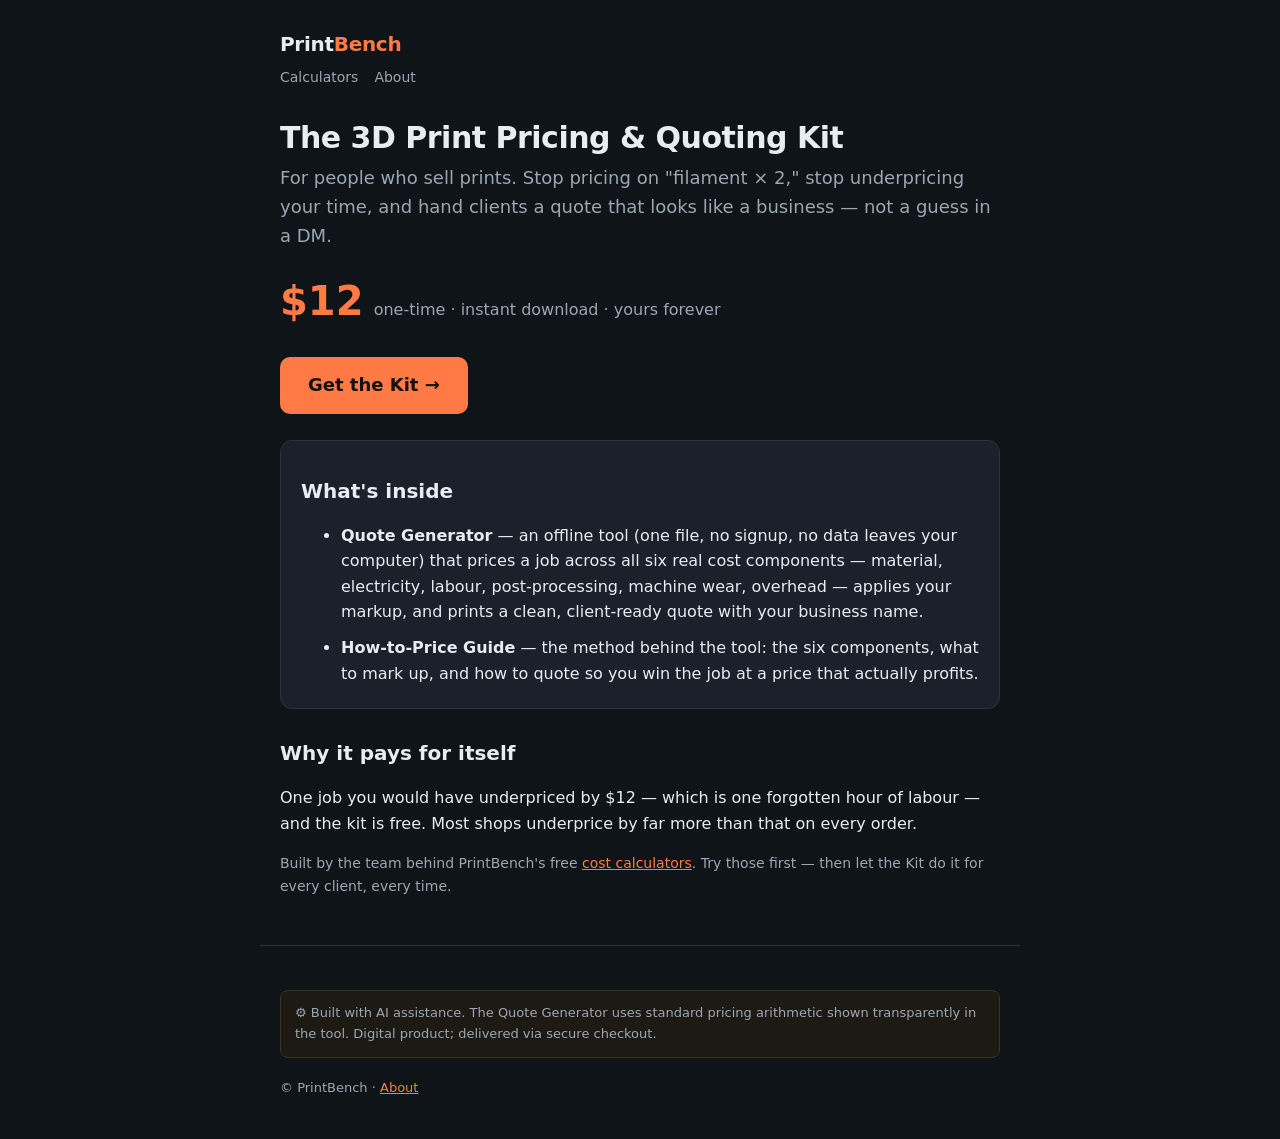
==== pricing-kit.html @ 4349f777 "Tick 2: add Pricing & Quoting Kit sales page + funnel CTAs (value-capture mechanism); sitemap" ====
<!doctype html>
<html lang="en">
<head>
<meta charset="utf-8">
<meta name="viewport" content="width=device-width, initial-scale=1">
<title>3D Print Pricing &amp; Quoting Kit — stop underpricing | PrintBench</title>
<meta name="description" content="A pricing & quoting kit for 3D print businesses: an offline Quote Generator that builds client-ready quotes with full cost breakdown, plus a how-to-price guide.">
<link rel="stylesheet" href="style.css">
<style>
  .price{font-size:40px;font-weight:800;color:var(--accent)}
  .buy{display:inline-block;background:var(--accent);color:#111;font-weight:800;text-decoration:none;
       padding:14px 28px;border-radius:10px;margin:8px 0;font-size:18px}
  .incl{background:var(--panel);border:1px solid var(--line);border-radius:12px;padding:6px 20px;margin:18px 0}
  .incl li{margin:10px 0}
</style>
</head>
<body>
<header>
  <a class="brand" href="index.html">Print<span>Bench</span></a>
  <nav><a href="index.html">Calculators</a><a href="about.html">About</a></nav>
</header>
<main>
  <h1>The 3D Print Pricing &amp; Quoting Kit</h1>
  <p class="lead">For people who sell prints. Stop pricing on "filament × 2," stop underpricing
  your time, and hand clients a quote that looks like a business — not a guess in a DM.</p>

  <p><span class="price">$12</span> &nbsp;<span style="color:var(--muted)">one-time · instant download · yours forever</span></p>
  <a class="buy" href="https://gumroad.com/l/print-pricing-kit" id="buy" rel="nofollow">Get the Kit →</a>

  <div class="incl">
    <h2>What's inside</h2>
    <ul>
      <li><b>Quote Generator</b> — an offline tool (one file, no signup, no data leaves your computer)
        that prices a job across all six real cost components — material, electricity, labour,
        post-processing, machine wear, overhead — applies your markup, and prints a clean,
        client-ready quote with your business name.</li>
      <li><b>How-to-Price Guide</b> — the method behind the tool: the six components, what to mark
        up, and how to quote so you win the job at a price that actually profits.</li>
    </ul>
  </div>

  <h2>Why it pays for itself</h2>
  <p>One job you would have underpriced by $12 — which is one forgotten hour of labour — and the
  kit is free. Most shops underprice by far more than that on every order.</p>

  <p style="color:var(--muted);font-size:14px">Built by the team behind PrintBench's free
  <a href="calculators/total-print-cost.html">cost calculators</a>. Try those first — then let the
  Kit do it for every client, every time.</p>
</main>
<footer>
  <div class="disclosure">⚙️ Built with AI assistance. The Quote Generator uses standard pricing
  arithmetic shown transparently in the tool. Digital product; delivered via secure checkout.</div>
  © PrintBench · <a href="about.html">About</a>
</footer>
</body>
</html>
---- style.css ----
:root {
  --bg: #0f1419;
  --panel: #1a212b;
  --ink: #e6edf3;
  --muted: #9aa7b4;
  --accent: #ff7a45;
  --line: #2a333f;
  --ok: #3fb950;
  --maxw: 760px;
}
* { box-sizing: border-box; }
body {
  margin: 0;
  font: 16px/1.6 system-ui, -apple-system, Segoe UI, Roboto, sans-serif;
  background: var(--bg);
  color: var(--ink);
}
header, main, footer { max-width: var(--maxw); margin: 0 auto; padding: 0 20px; }
header { padding-top: 28px; padding-bottom: 8px; }
.brand { font-weight: 800; font-size: 20px; color: var(--ink); text-decoration: none; letter-spacing: -0.3px; }
.brand span { color: var(--accent); }
nav { margin-top: 6px; font-size: 14px; }
nav a { color: var(--muted); text-decoration: none; margin-right: 16px; }
nav a:hover { color: var(--ink); }
h1 { font-size: 30px; line-height: 1.2; margin: 24px 0 8px; letter-spacing: -0.5px; }
h2 { font-size: 20px; margin: 28px 0 8px; }
p.lead { color: var(--muted); font-size: 18px; margin-top: 0; }
a { color: var(--accent); }
.card {
  display: block; background: var(--panel); border: 1px solid var(--line);
  border-radius: 12px; padding: 16px 18px; margin: 12px 0; text-decoration: none; color: var(--ink);
}
.card:hover { border-color: var(--accent); }
.card h3 { margin: 0 0 4px; font-size: 17px; }
.card p { margin: 0; color: var(--muted); font-size: 14px; }
.calc { background: var(--panel); border: 1px solid var(--line); border-radius: 12px; padding: 20px; margin: 20px 0; }
.field { margin: 12px 0; }
label { display: block; font-size: 14px; color: var(--muted); margin-bottom: 4px; }
input, select {
  width: 100%; padding: 10px 12px; font-size: 16px; color: var(--ink);
  background: var(--bg); border: 1px solid var(--line); border-radius: 8px;
}
input:focus, select:focus { outline: none; border-color: var(--accent); }
.result {
  margin-top: 16px; padding: 16px; background: #14201a; border: 1px solid #244a30;
  border-radius: 8px; font-size: 15px;
}
.result .big { font-size: 28px; font-weight: 800; color: var(--ok); display: block; }
.grid2 { display: grid; grid-template-columns: 1fr 1fr; gap: 12px; }
@media (max-width: 520px) { .grid2 { grid-template-columns: 1fr; } }
footer {
  margin-top: 48px; padding: 24px 20px 40px; border-top: 1px solid var(--line);
  color: var(--muted); font-size: 13px;
}
.disclosure { background: #1d1a14; border: 1px solid #3a3320; border-radius: 8px; padding: 12px 14px; font-size: 13px; color: var(--muted); margin: 20px 0; }
table { width: 100%; border-collapse: collapse; margin: 16px 0; font-size: 14px; }
th, td { text-align: left; padding: 8px 10px; border-bottom: 1px solid var(--line); }
th { color: var(--muted); font-weight: 600; }
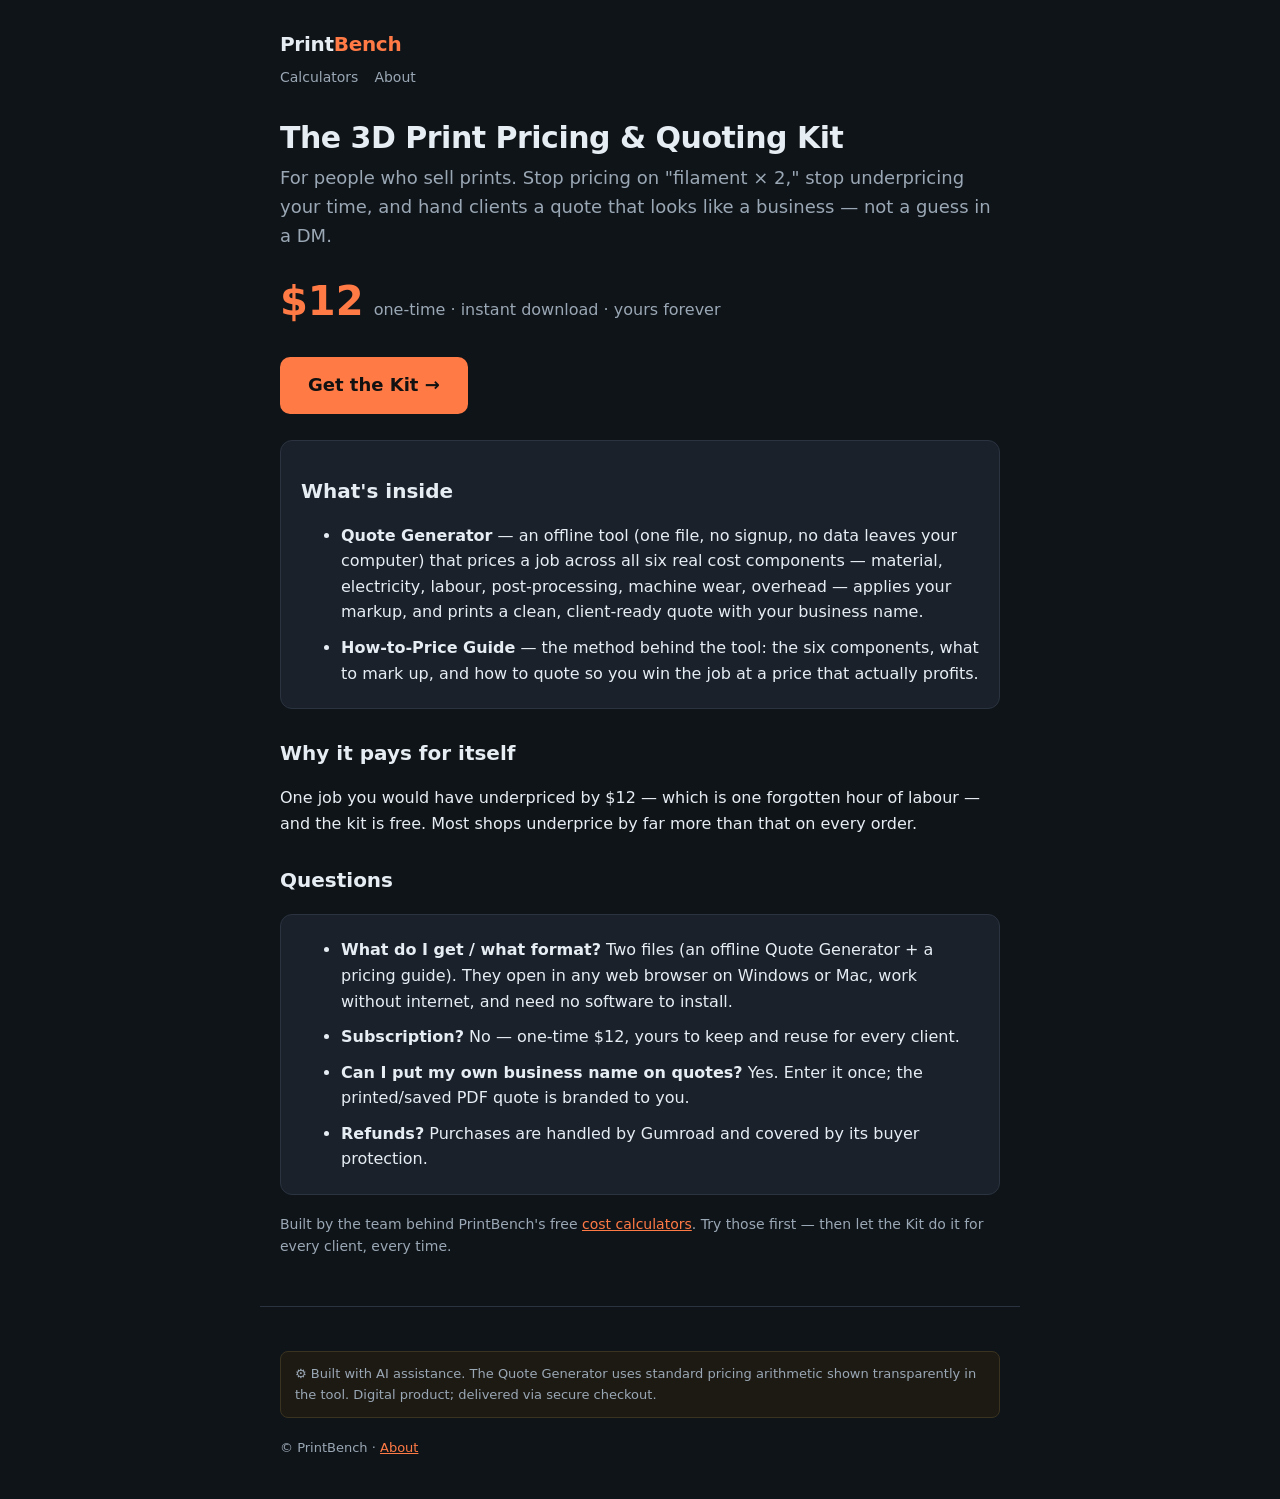
==== commit ef63cd87: "Go-live: add Google Search Console verification file; point buy button at live Gumroad URL; add sale" ====
--- a/pricing-kit.html
+++ b/pricing-kit.html
@@ -25,7 +25,7 @@
   your time, and hand clients a quote that looks like a business — not a guess in a DM.</p>
 
   <p><span class="price">$12</span> &nbsp;<span style="color:var(--muted)">one-time · instant download · yours forever</span></p>
-  <a class="buy" href="https://gumroad.com/l/print-pricing-kit" id="buy" rel="nofollow">Get the Kit →</a>
+  <a class="buy" href="https://printbench.gumroad.com/l/print-pricing-kit" id="buy" rel="nofollow">Get the Kit →</a>
 
   <div class="incl">
     <h2>What's inside</h2>
@@ -43,6 +43,19 @@
   <p>One job you would have underpriced by $12 — which is one forgotten hour of labour — and the
   kit is free. Most shops underprice by far more than that on every order.</p>
 
+  <h2>Questions</h2>
+  <div class="incl">
+    <ul>
+      <li><b>What do I get / what format?</b> Two files (an offline Quote Generator + a pricing
+        guide). They open in any web browser on Windows or Mac, work without internet, and need
+        no software to install.</li>
+      <li><b>Subscription?</b> No — one-time $12, yours to keep and reuse for every client.</li>
+      <li><b>Can I put my own business name on quotes?</b> Yes. Enter it once; the printed/saved
+        PDF quote is branded to you.</li>
+      <li><b>Refunds?</b> Purchases are handled by Gumroad and covered by its buyer protection.</li>
+    </ul>
+  </div>
+
   <p style="color:var(--muted);font-size:14px">Built by the team behind PrintBench's free
   <a href="calculators/total-print-cost.html">cost calculators</a>. Try those first — then let the
   Kit do it for every client, every time.</p>
